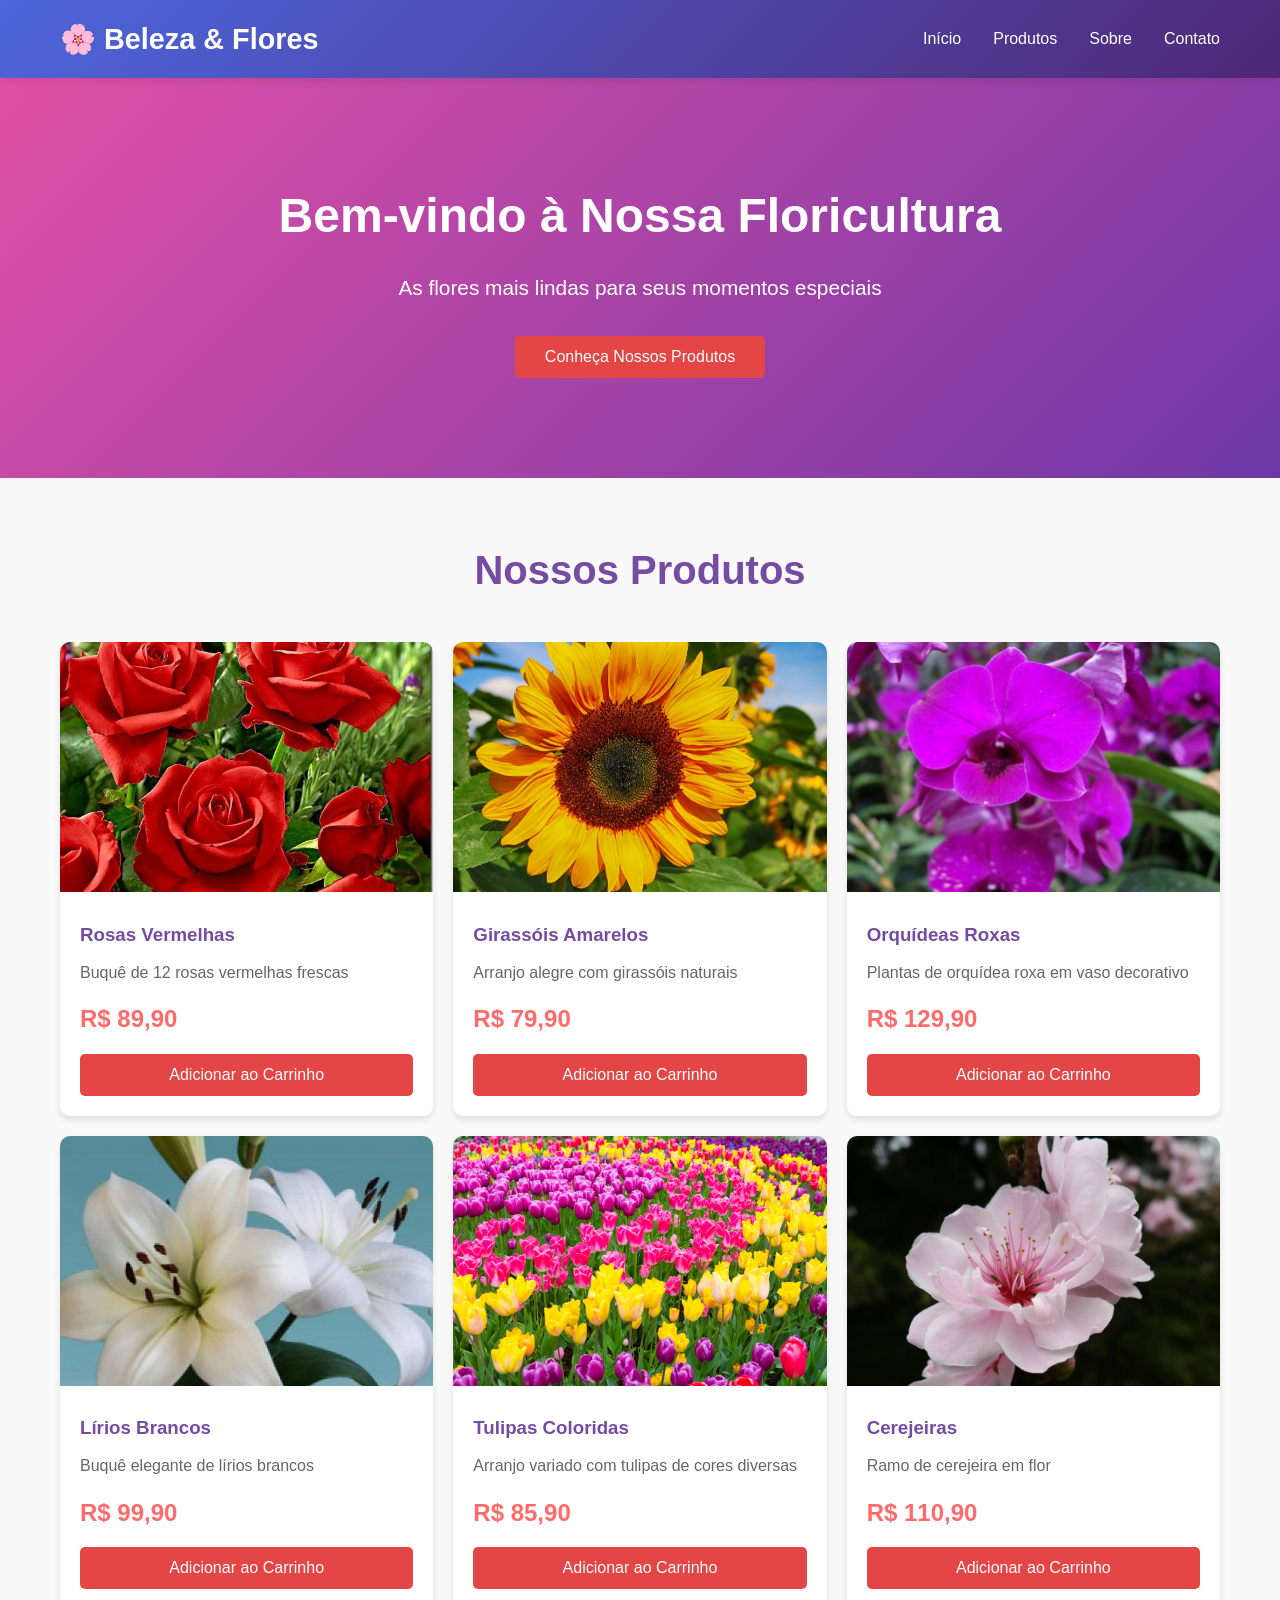
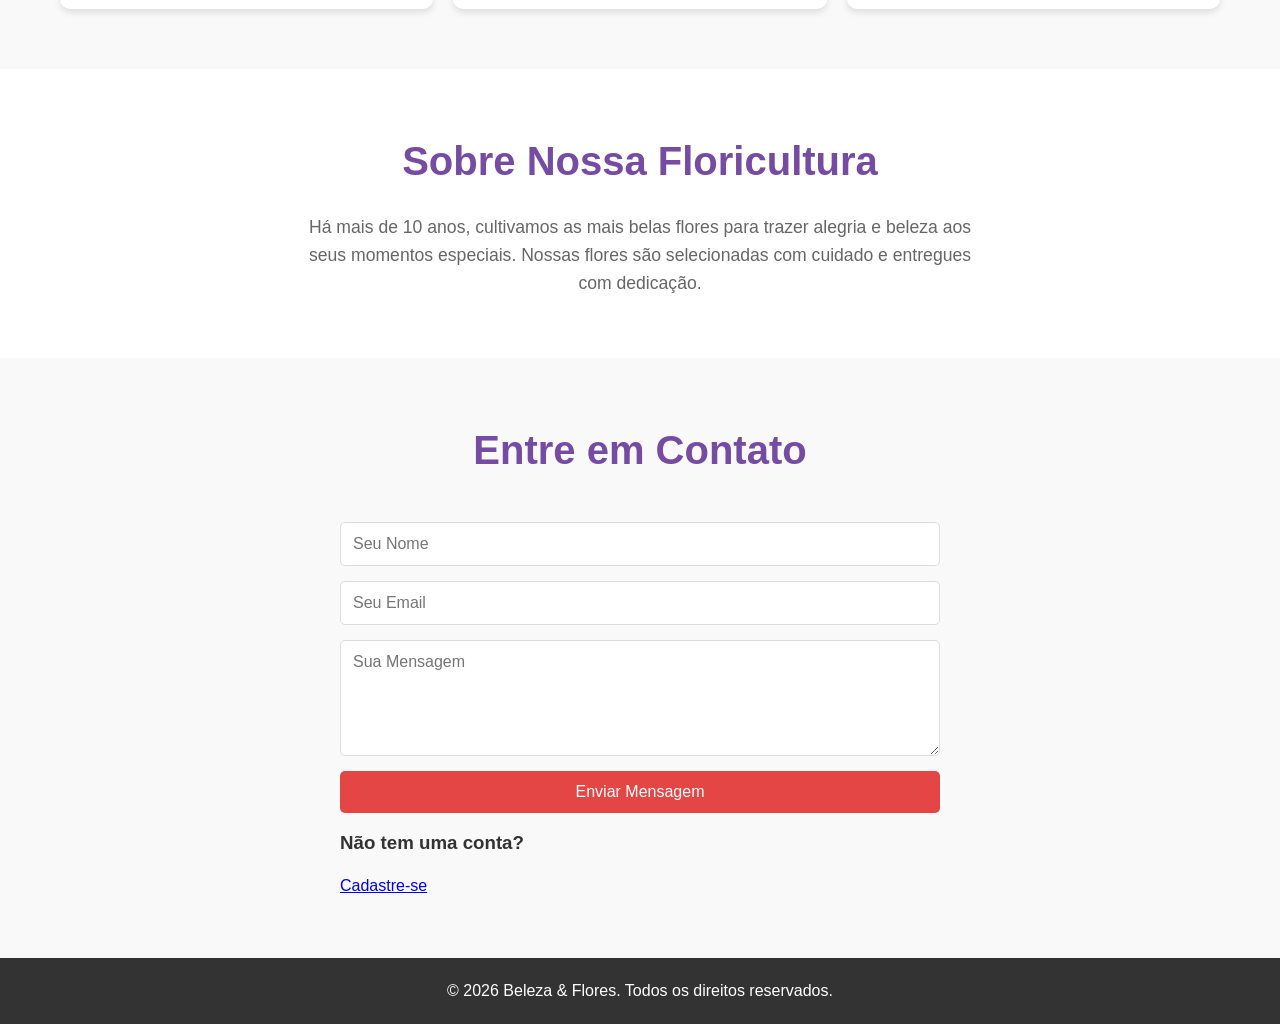
==== src/index.html @ ac836ac8 ""Atualiza produtos com imagens de flores"" ====
<!DOCTYPE html>
<html lang="pt-BR">
<head>
    <meta charset="UTF-8">
    <meta name="viewport" content="width=device-width, initial-scale=1.0">
    <title>Floricultura Beleza & Flores</title>
    <link rel="stylesheet" href="style.css">

    </style>
</head>
<body>

    <!-- Header/Navegação -->
    <header class="header">
        <div class="container">
            <div class="logo">🌸 Beleza & Flores</div>
            <nav class="nav">
                <a href="#home">Início</a>
                <a href="#products">Produtos</a>
                <a href="#about">Sobre</a>
                <a href="#contact">Contato</a>
            </nav>
        </div>
    </header>

    <!-- Banner Principal -->
    <section id="home" class="hero">
        <div class="hero-content">
            <h1>Bem-vindo à Nossa Floricultura</h1>
            <p>As flores mais lindas para seus momentos especiais</p>
            <button class="btn" onclick="scrollToProducts()">Conheça Nossos Produtos</button>
        </div>
    </section>

    <!-- Seção de Produtos -->
    <section id="products" class="products">
        <div class="container">
            <h2>Nossos Produtos</h2>
            <div class="product-grid" id="productGrid">
                <!-- Produtos serão adicionados por JavaScript -->
            </div>
        </div>
    </section>

    <!-- Seção Sobre -->
    <section id="about" class="about">
        <div class="container">
            <h2>Sobre Nossa Floricultura</h2>
            <p>Há mais de 10 anos, cultivamos as mais belas flores para trazer alegria e beleza aos seus momentos especiais. Nossas flores são selecionadas com cuidado e entregues com dedicação.</p>
        </div>
    </section>

    <!-- Seção de Contato -->
    <section id="contact" class="contact">
        <div class="container">
            <h2>Entre em Contato</h2>
            <form  class="contact-form" onsubmit="handleSubmit(event)">
                <input type="text" placeholder="Seu Nome" required>
                <input type="email" placeholder="Seu Email" required>
                <textarea placeholder="Sua Mensagem" rows="5" required></textarea>
                <button type="submit" class="btn">Enviar Mensagem</button>
                 <h3> Não tem uma conta?</h3>
                <a href="cadastro.html" onclick="switchScreen('signup')" class="text-indigo-600 font-semibold hover:underline">Cadastre-se</a>

            </form>
        </div>
    </section>

    <!-- Footer -->
    <footer class="footer">
        <p>&copy; 2026 Beleza & Flores. Todos os direitos reservados.</p>
    </footer>

    <script src="script.js"></script>
</body>
</html>
---- src/style.css ----
* {
    margin: 0;
    padding: 0;
    box-sizing: border-box;
}

body {
    font-family: 'Segoe UI', Tahoma, Geneva, Verdana, sans-serif;
    line-height: 1.6;
    color: #333;
}

.container {
    max-width: 1200px;
    margin: 0 auto;
    padding: 0 20px;
}

/* Header */
.header {
    background: linear-gradient(135deg, #4c66dc 0%, #4f2876 100%);
    color: white;
    padding: 1rem 0;
    position: sticky;
    top: 0;
    z-index: 100;
    box-shadow: 0 2px 10px rgba(0, 0, 0, 0.1);
}

.header .container {
    display: flex;
    justify-content: space-between;
    align-items: center;
}

.logo {
    font-size: 1.8rem;
    font-weight: bold;
}

.nav {
    display: flex;
    gap: 2rem;
}

.nav a {
    color: white;
    text-decoration: none;
    transition: opacity 0.3s;
}

.nav a:hover {
    opacity: 0.8;
}

/* Hero Section */
.hero {
    background: linear-gradient(135deg, #e150a7 0%, #6e37a6 100%);
    color: white;
    padding: 100px 20px;
    text-align: center;
}

.hero-content h1 {
    font-size: 3rem;
    margin-bottom: 1rem;
}

.hero-content p {
    font-size: 1.3rem;
    margin-bottom: 2rem;
}

/* Button */
.btn {
    background-color: #e44545;
    color: white;
    padding: 12px 30px;
    border: none;
    border-radius: 5px;
    font-size: 1rem;
    cursor: pointer;
    transition: background-color 0.3s;
}

.btn:hover {
    background-color: #ff5252;
}

/* Products Section */
.products {
    padding: 60px 20px;
    background-color: #f9f9f9;
}

.products h2 {
    text-align: center;
    font-size: 2.5rem;
    margin-bottom: 40px;
    color: #764ba2;
}

.product-grid {
    display: grid;
    grid-template-columns: repeat(auto-fit, minmax(280px, 1fr));
    gap: 20px;
}

.product-card {
    background: white;
    border-radius: 10px;
    overflow: hidden;
    box-shadow: 0 4px 6px rgba(0, 0, 0, 0.1);
    transition: transform 0.3s;
}

.product-card:hover {
    transform: translateY(-5px);
}

.product-image {
    width: 100%;
    height: 250px;
    object-fit: cover;
}

.product-info {
    padding: 20px;
}

.product-info h3 {
    color: #764ba2;
    margin-bottom: 10px;
}

.product-info p {
    color: #666;
    margin-bottom: 15px;
}

.price {
    font-size: 1.5rem;
    color: #ff6b6b;
    font-weight: bold;
    margin-bottom: 15px;
}

.product-card .btn {
    width: 100%;
}

/* About Section */
.about {
    padding: 60px 20px;
    text-align: center;
}

.about h2 {
    font-size: 2.5rem;
    margin-bottom: 20px;
    color: #764ba2;
}

.about p {
    font-size: 1.1rem;
    color: #666;
    max-width: 700px;
    margin: 0 auto;
}

/* Contact Section */
.contact {
    padding: 60px 20px;
    background-color: #f9f9f9;
}

.contact h2 {
    text-align: center;
    font-size: 2.5rem;
    margin-bottom: 40px;
    color: #764ba2;
}

.contact-form {
    max-width: 600px;
    margin: 0 auto;
    display: flex;
    flex-direction: column;
    gap: 15px;
}
.contact-login{
    max-width: 500px;
    margin: 0 auto;
    font-display: flex;
}

.contact-form input,
.contact-form textarea {
    padding: 12px;
    border: 1px solid #ddd;
    border-radius: 5px;
    font-family: inherit;
    font-size: 1rem;
}

.contact-form textarea {
    resize: vertical;
}

.contact-form button {
    width: 100%;
}

/* Footer */
.footer {
    background-color: #333;
    color: white;
    text-align: center;
    padding: 20px;
}

/* Responsive */
@media (max-width: 768px) {
    .nav {
        gap: 1rem;
    }

    .hero-content h1 {
        font-size: 2rem;
    }

    .products h2 {
        font-size: 2rem;
    }
}
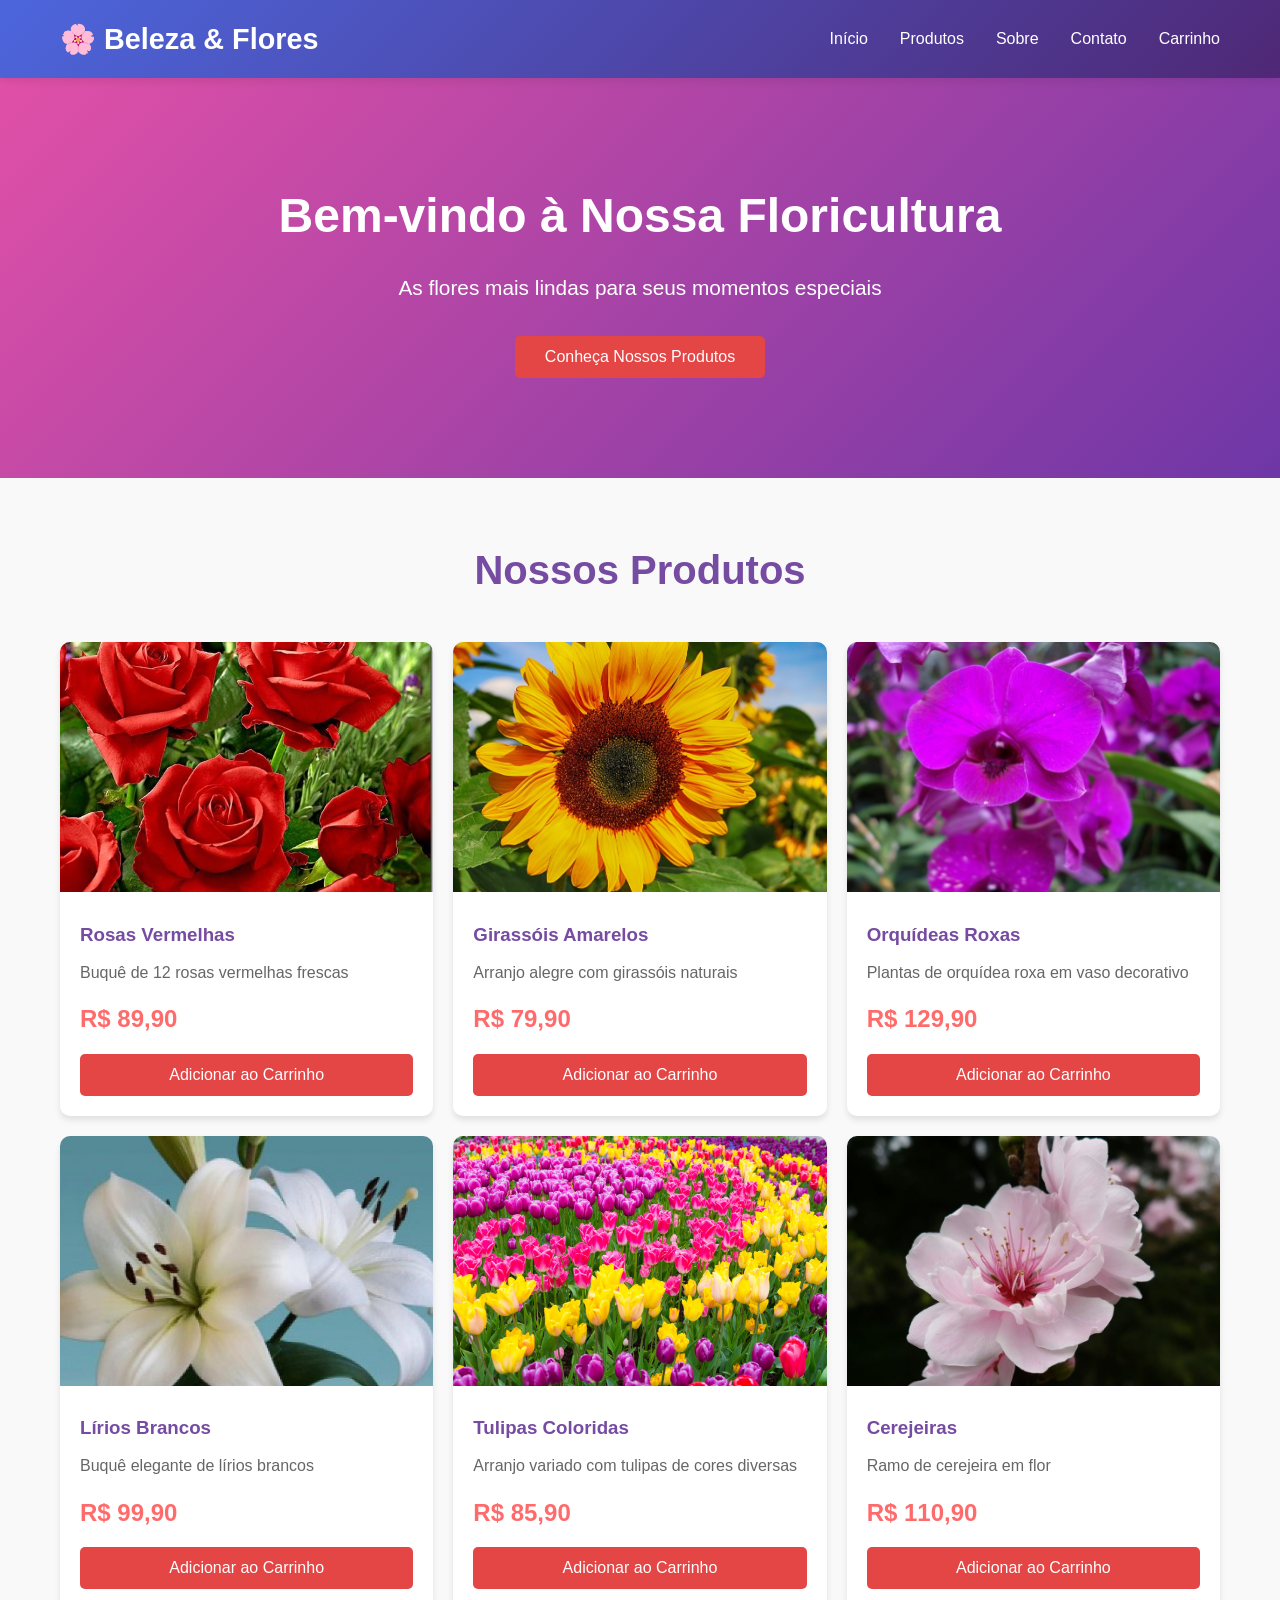
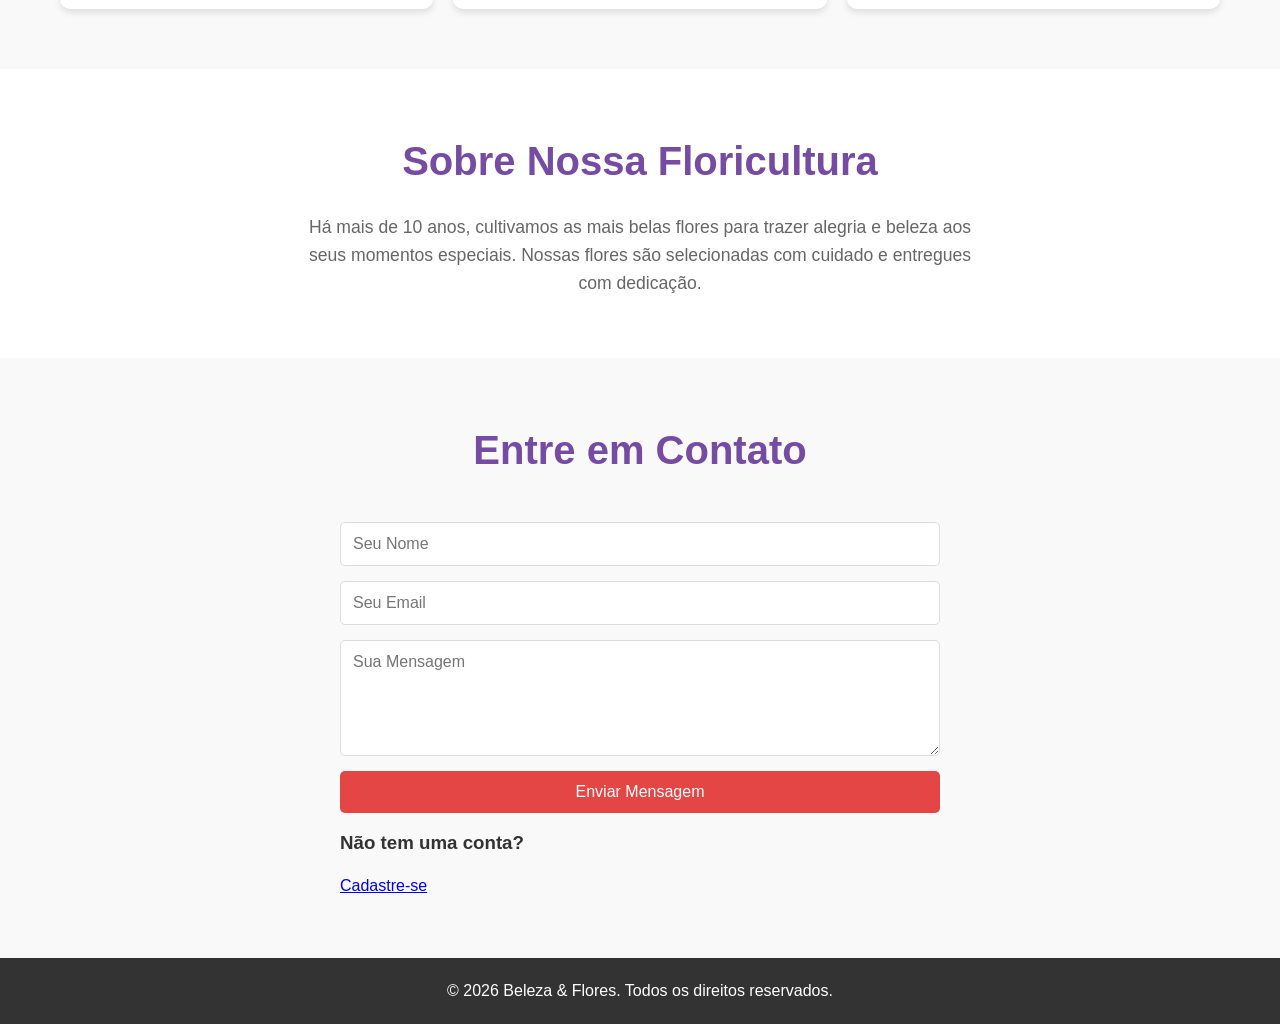
==== commit f01fcfe3: "Add 'Carrinho' link to navigation" ====
--- a/src/index.html
+++ b/src/index.html
@@ -19,6 +19,7 @@
                 <a href="#products">Produtos</a>
                 <a href="#about">Sobre</a>
                 <a href="#contact">Contato</a>
+                <a href="#carrinho">Carrinho</a>
             </nav>
         </div>
     </header>
@@ -73,4 +74,4 @@
 
     <script src="script.js"></script>
 </body>
-</html>+</html>
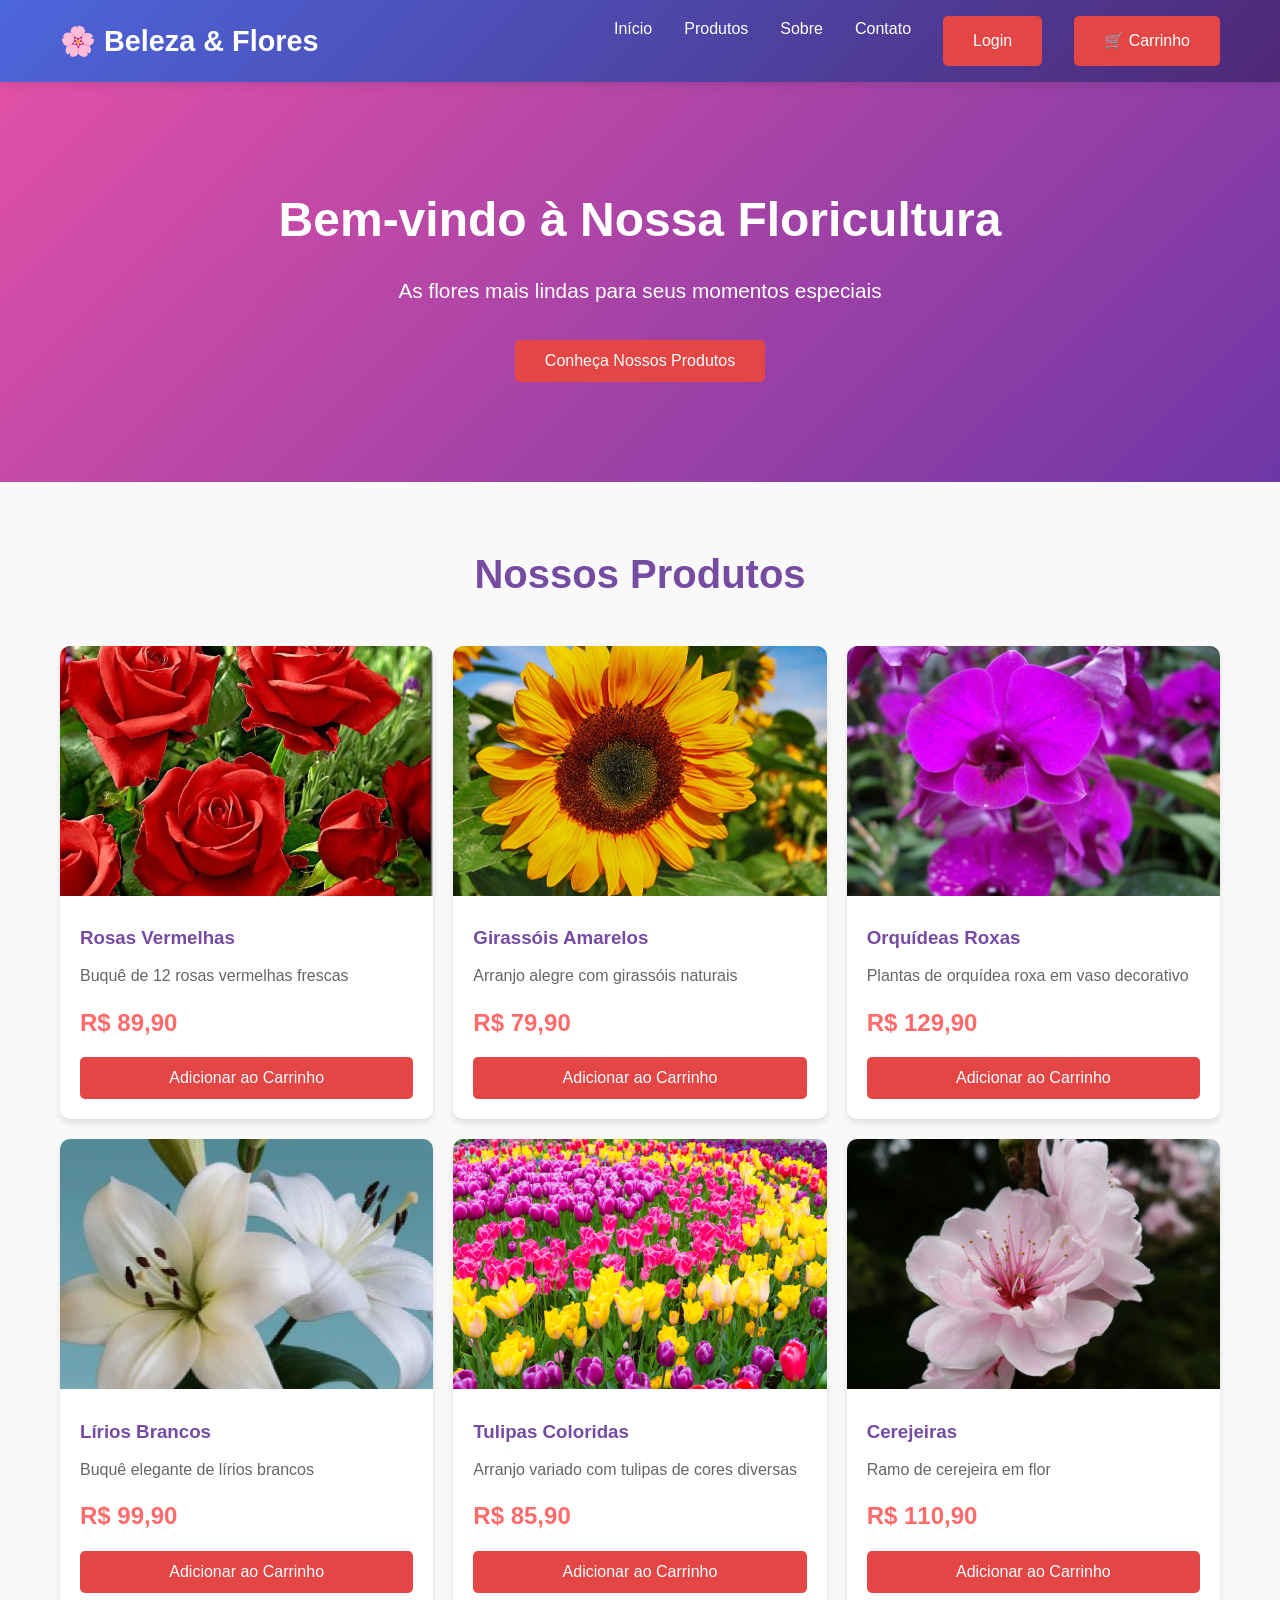
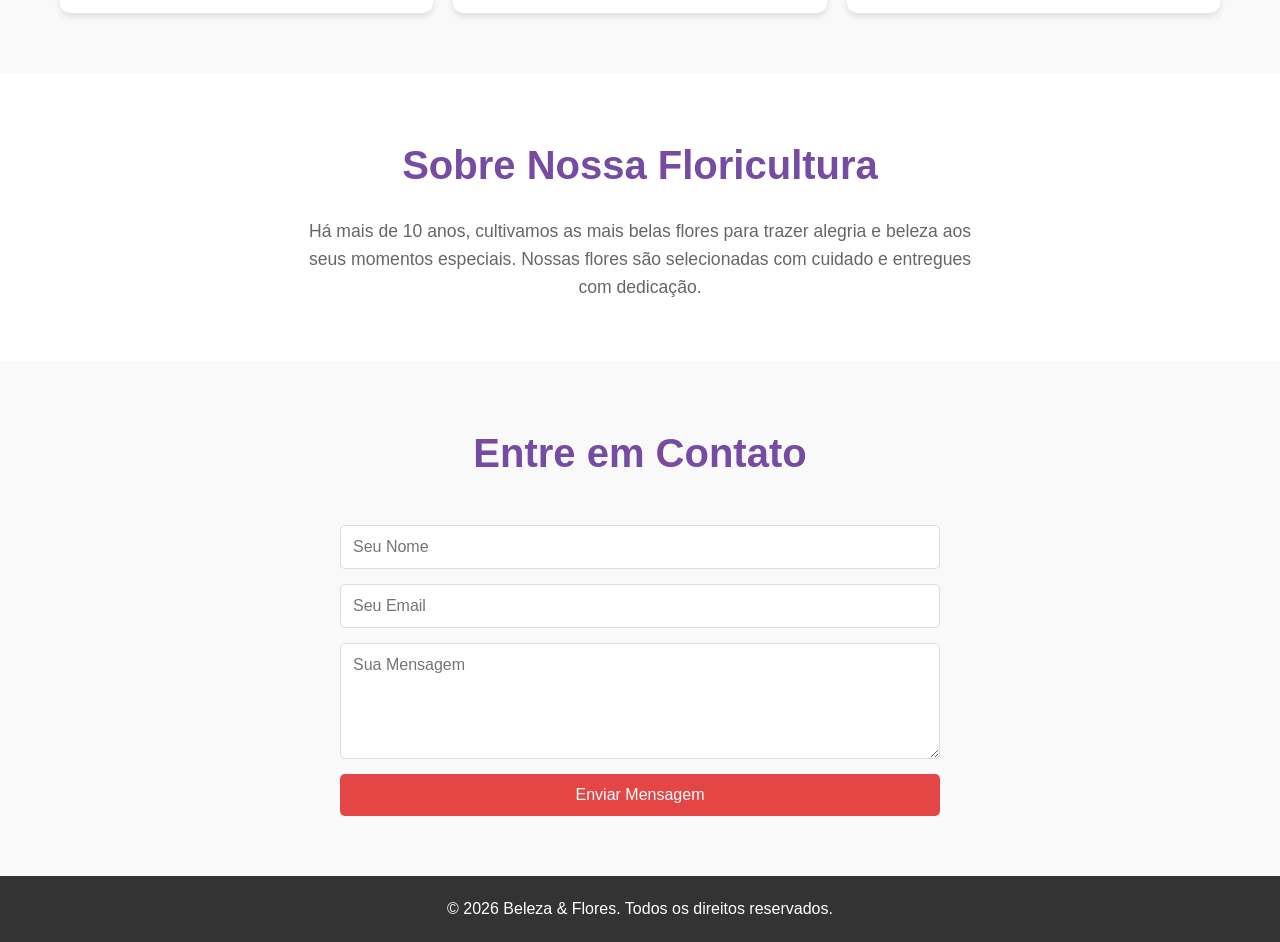
==== commit e20d823c: "atualizado" ====
--- a/src/index.html
+++ b/src/index.html
@@ -5,8 +5,6 @@
     <meta name="viewport" content="width=device-width, initial-scale=1.0">
     <title>Floricultura Beleza & Flores</title>
     <link rel="stylesheet" href="style.css">
-
-    </style>
 </head>
 <body>
 
@@ -19,7 +17,8 @@
                 <a href="#products">Produtos</a>
                 <a href="#about">Sobre</a>
                 <a href="#contact">Contato</a>
-                <a href="#carrinho">Carrinho</a>
+                <a href="login.html" class="btn">Login</a>
+                <a href="carrinho.html" class="btn">🛒 Carrinho</a>
             </nav>
         </div>
     </header>
@@ -37,7 +36,7 @@
     <section id="products" class="products">
         <div class="container">
             <h2>Nossos Produtos</h2>
-            <div class="product-grid" id="productGrid">
+            <div class="product-grid" id="product-grid">
                 <!-- Produtos serão adicionados por JavaScript -->
             </div>
         </div>
@@ -56,12 +55,10 @@
         <div class="container">
             <h2>Entre em Contato</h2>
             <form  class="contact-form" onsubmit="handleSubmit(event)">
-                <input type="text" placeholder="Seu Nome" required>
-                <input type="email" placeholder="Seu Email" required>
-                <textarea placeholder="Sua Mensagem" rows="5" required></textarea>
+                <input type="text" name="nome" placeholder="Seu Nome" required>
+                <input type="email" name="email" placeholder="Seu Email" required>
+                <textarea name="mensagem" placeholder="Sua Mensagem" rows="5" required></textarea>
                 <button type="submit" class="btn">Enviar Mensagem</button>
-                 <h3> Não tem uma conta?</h3>
-                <a href="cadastro.html" onclick="switchScreen('signup')" class="text-indigo-600 font-semibold hover:underline">Cadastre-se</a>
 
             </form>
         </div>
@@ -74,4 +71,4 @@
 
     <script src="script.js"></script>
 </body>
-</html>
+</html>
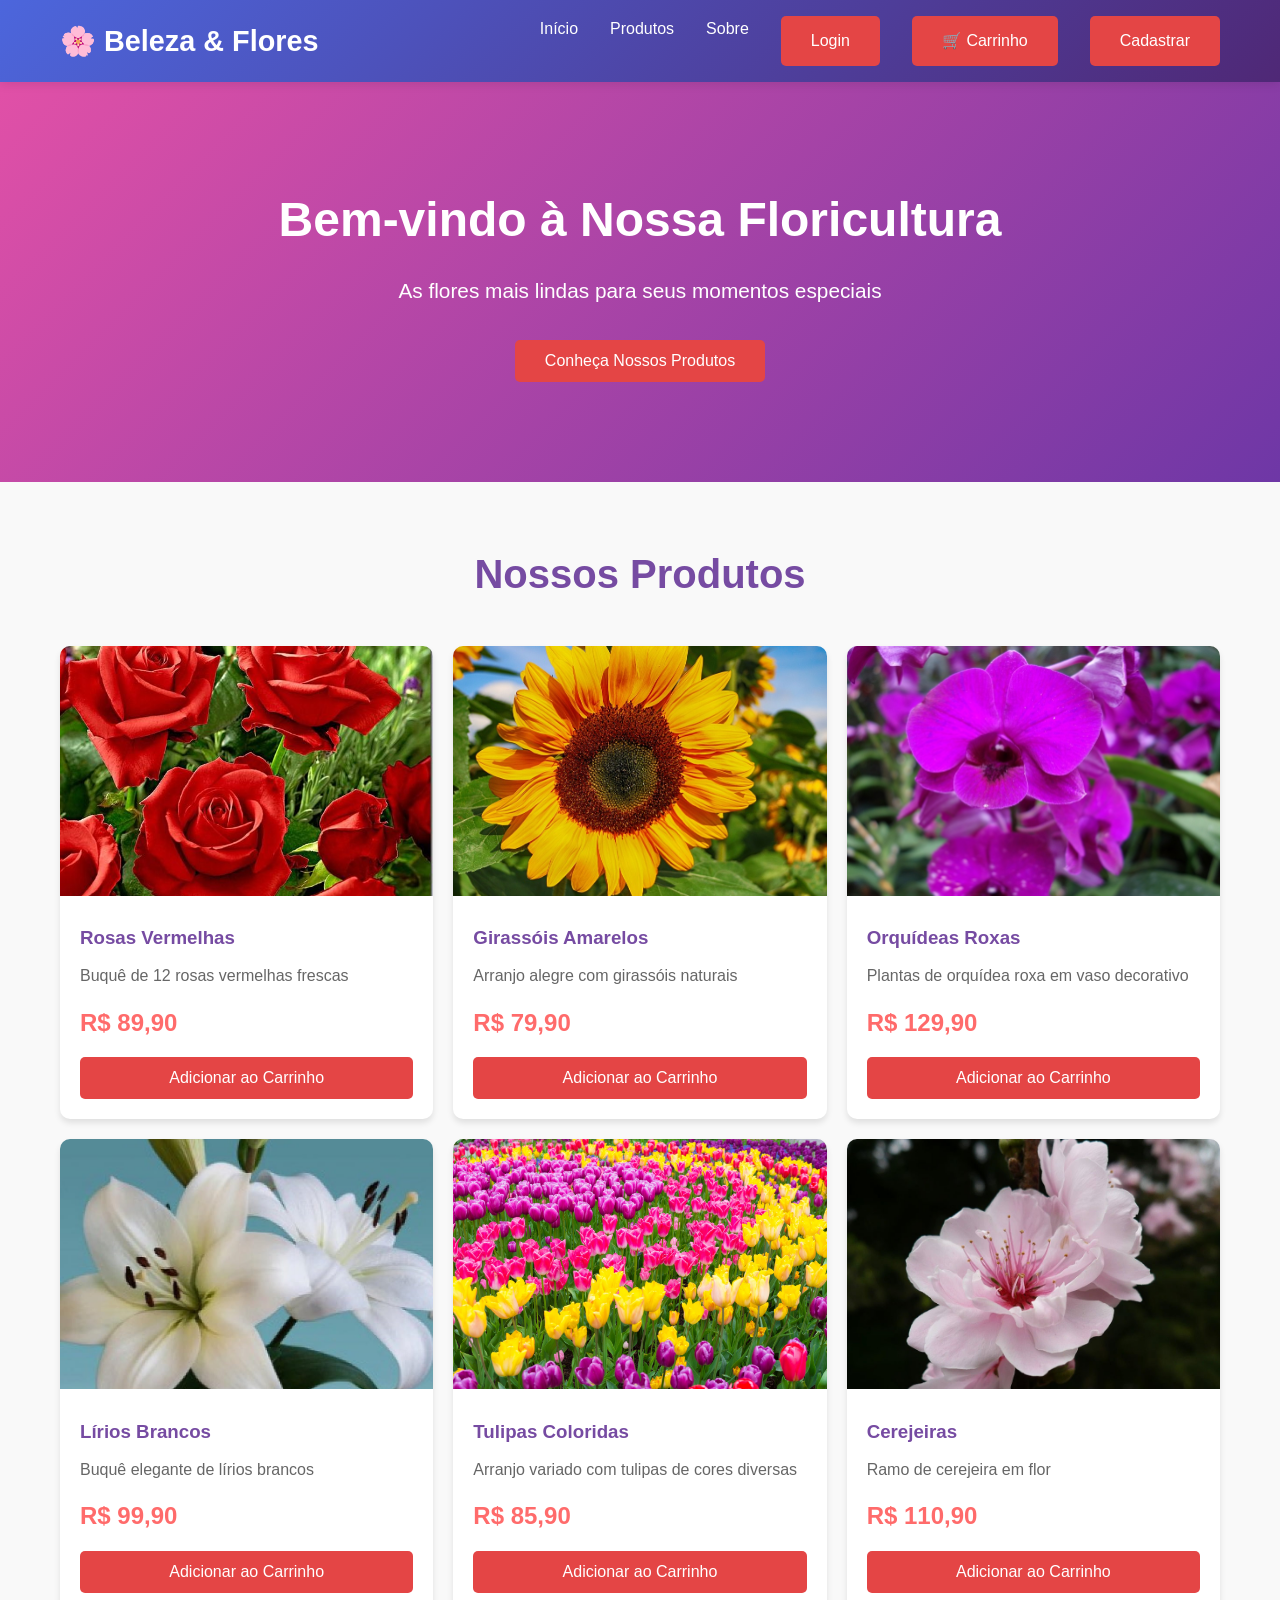
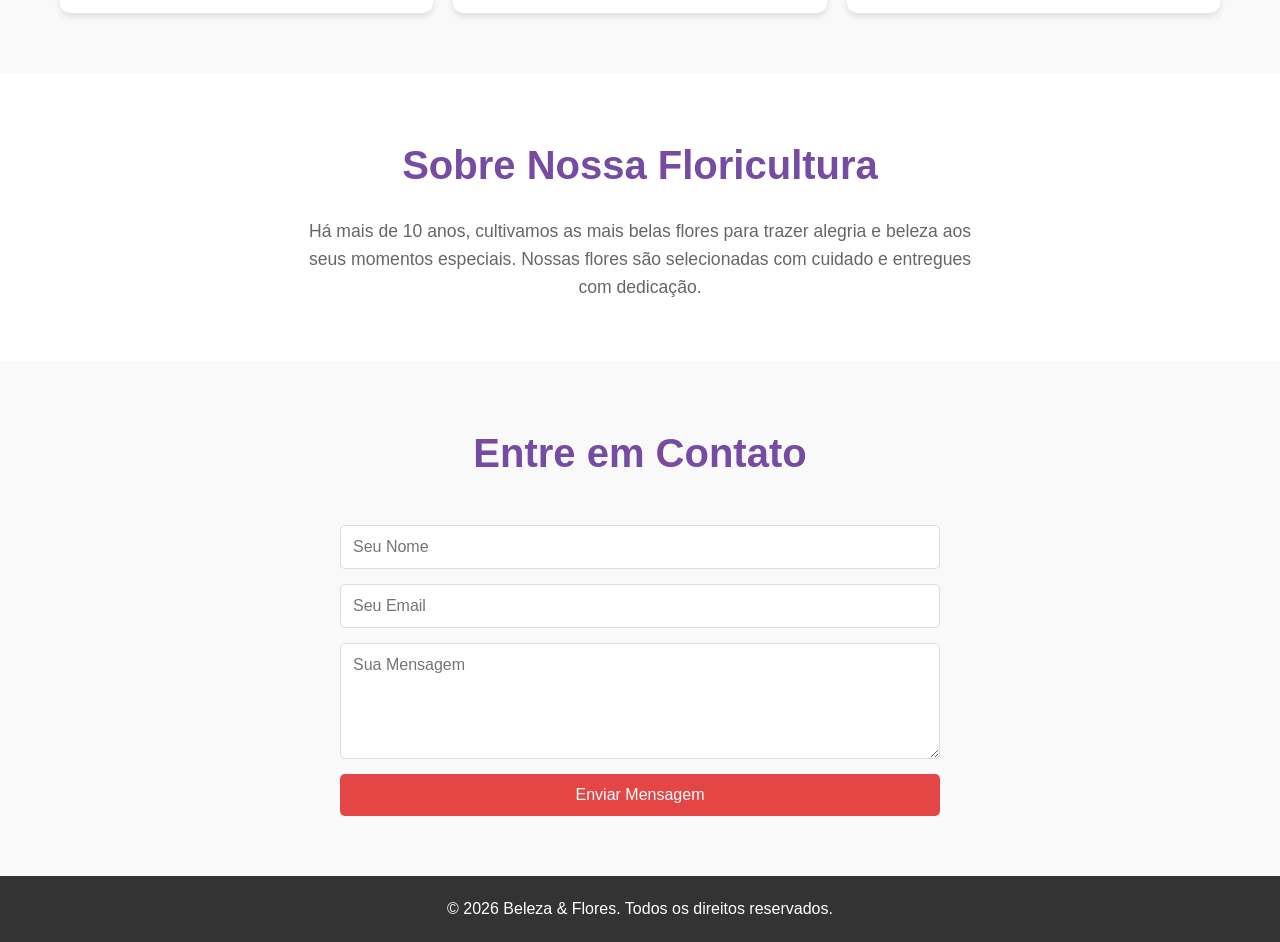
==== commit 77fa9432: "atualizado" ====
--- a/src/index.html
+++ b/src/index.html
@@ -16,9 +16,9 @@
                 <a href="#home">Início</a>
                 <a href="#products">Produtos</a>
                 <a href="#about">Sobre</a>
-                <a href="#contact">Contato</a>
                 <a href="login.html" class="btn">Login</a>
                 <a href="carrinho.html" class="btn">🛒 Carrinho</a>
+                <a href="cadastro.html" class="btn">Cadastrar</a>
             </nav>
         </div>
     </header>
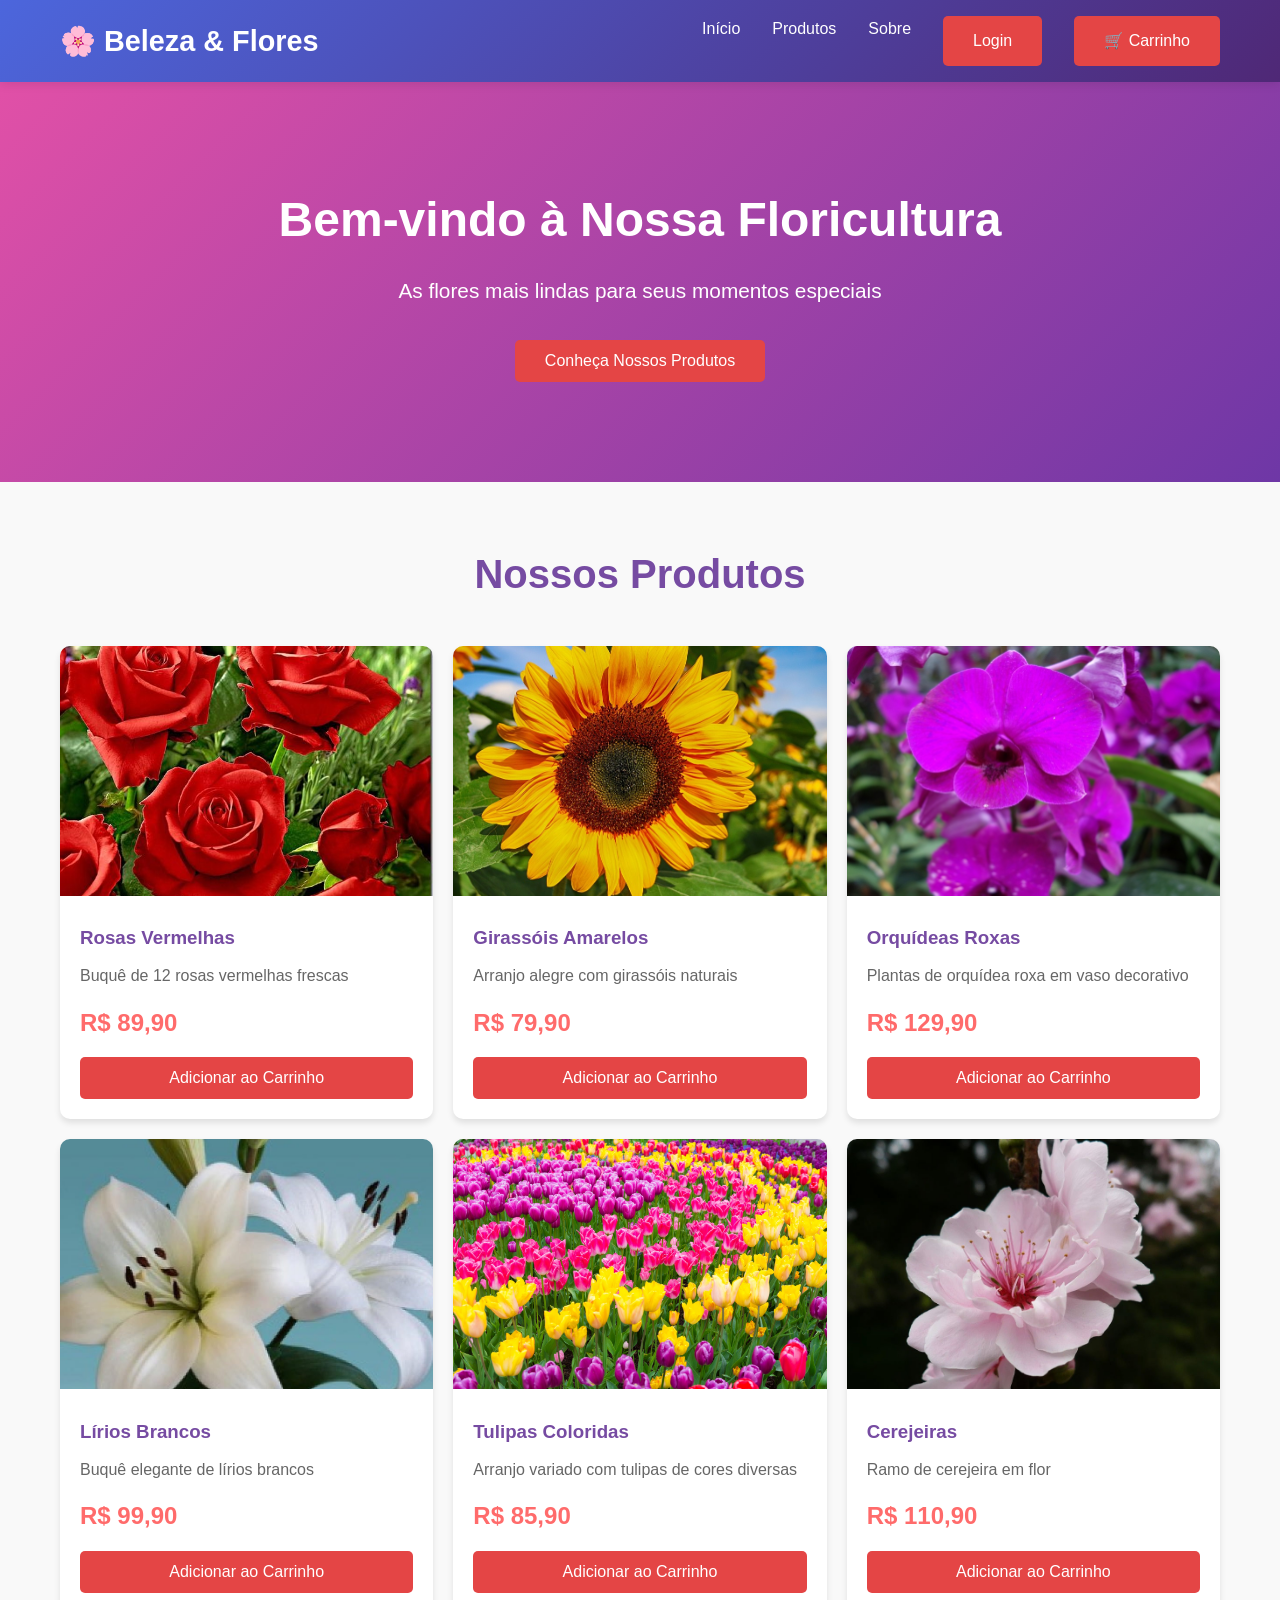
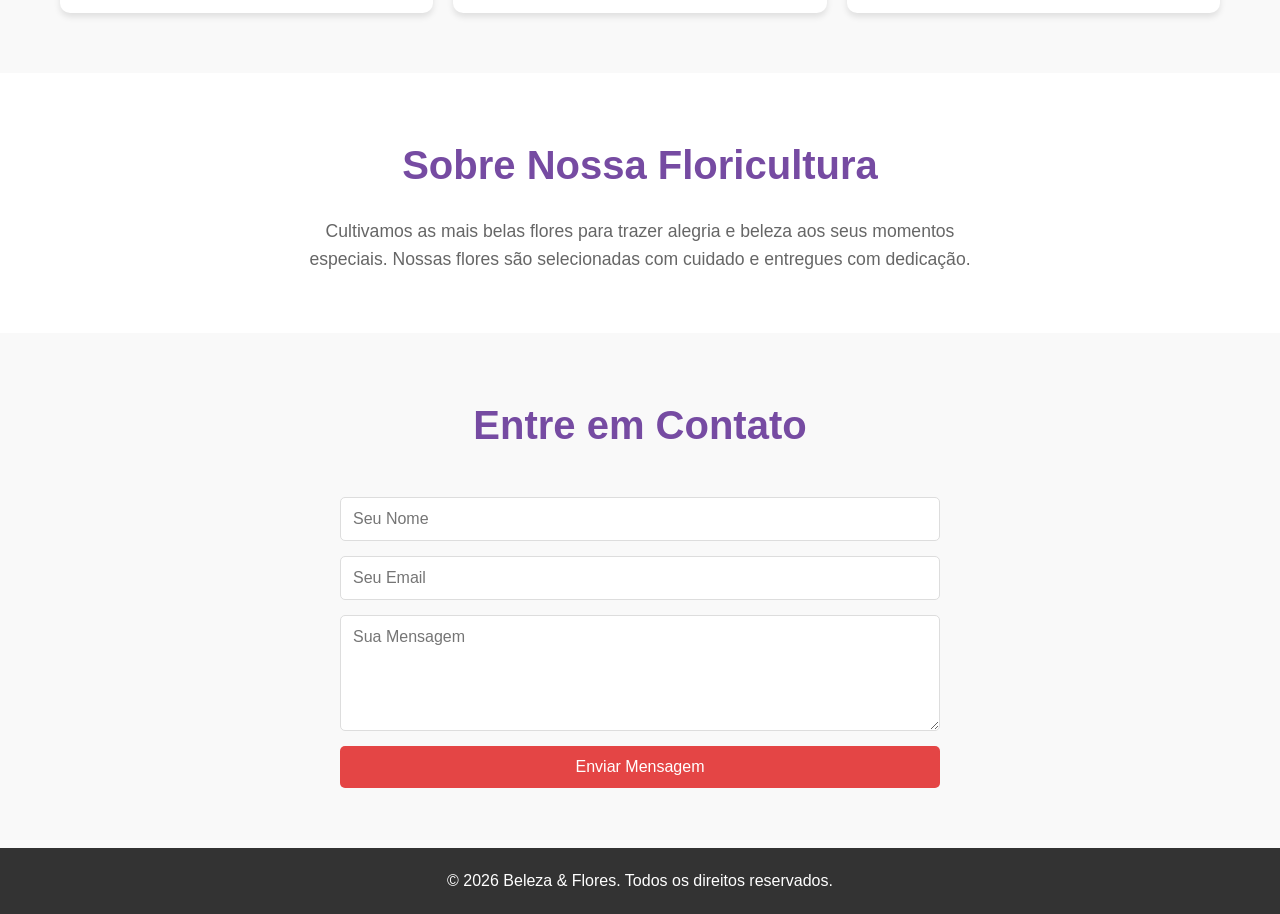
==== commit ecd1411e: "atualizado" ====
--- a/src/index.html
+++ b/src/index.html
@@ -18,7 +18,6 @@
                 <a href="#about">Sobre</a>
                 <a href="login.html" class="btn">Login</a>
                 <a href="carrinho.html" class="btn">🛒 Carrinho</a>
-                <a href="cadastro.html" class="btn">Cadastrar</a>
             </nav>
         </div>
     </header>
@@ -46,7 +45,7 @@
     <section id="about" class="about">
         <div class="container">
             <h2>Sobre Nossa Floricultura</h2>
-            <p>Há mais de 10 anos, cultivamos as mais belas flores para trazer alegria e beleza aos seus momentos especiais. Nossas flores são selecionadas com cuidado e entregues com dedicação.</p>
+            <p>Cultivamos as mais belas flores para trazer alegria e beleza aos seus momentos especiais. Nossas flores são selecionadas com cuidado e entregues com dedicação.</p>
         </div>
     </section>
 
@@ -71,4 +70,4 @@
 
     <script src="script.js"></script>
 </body>
-</html>+</html>
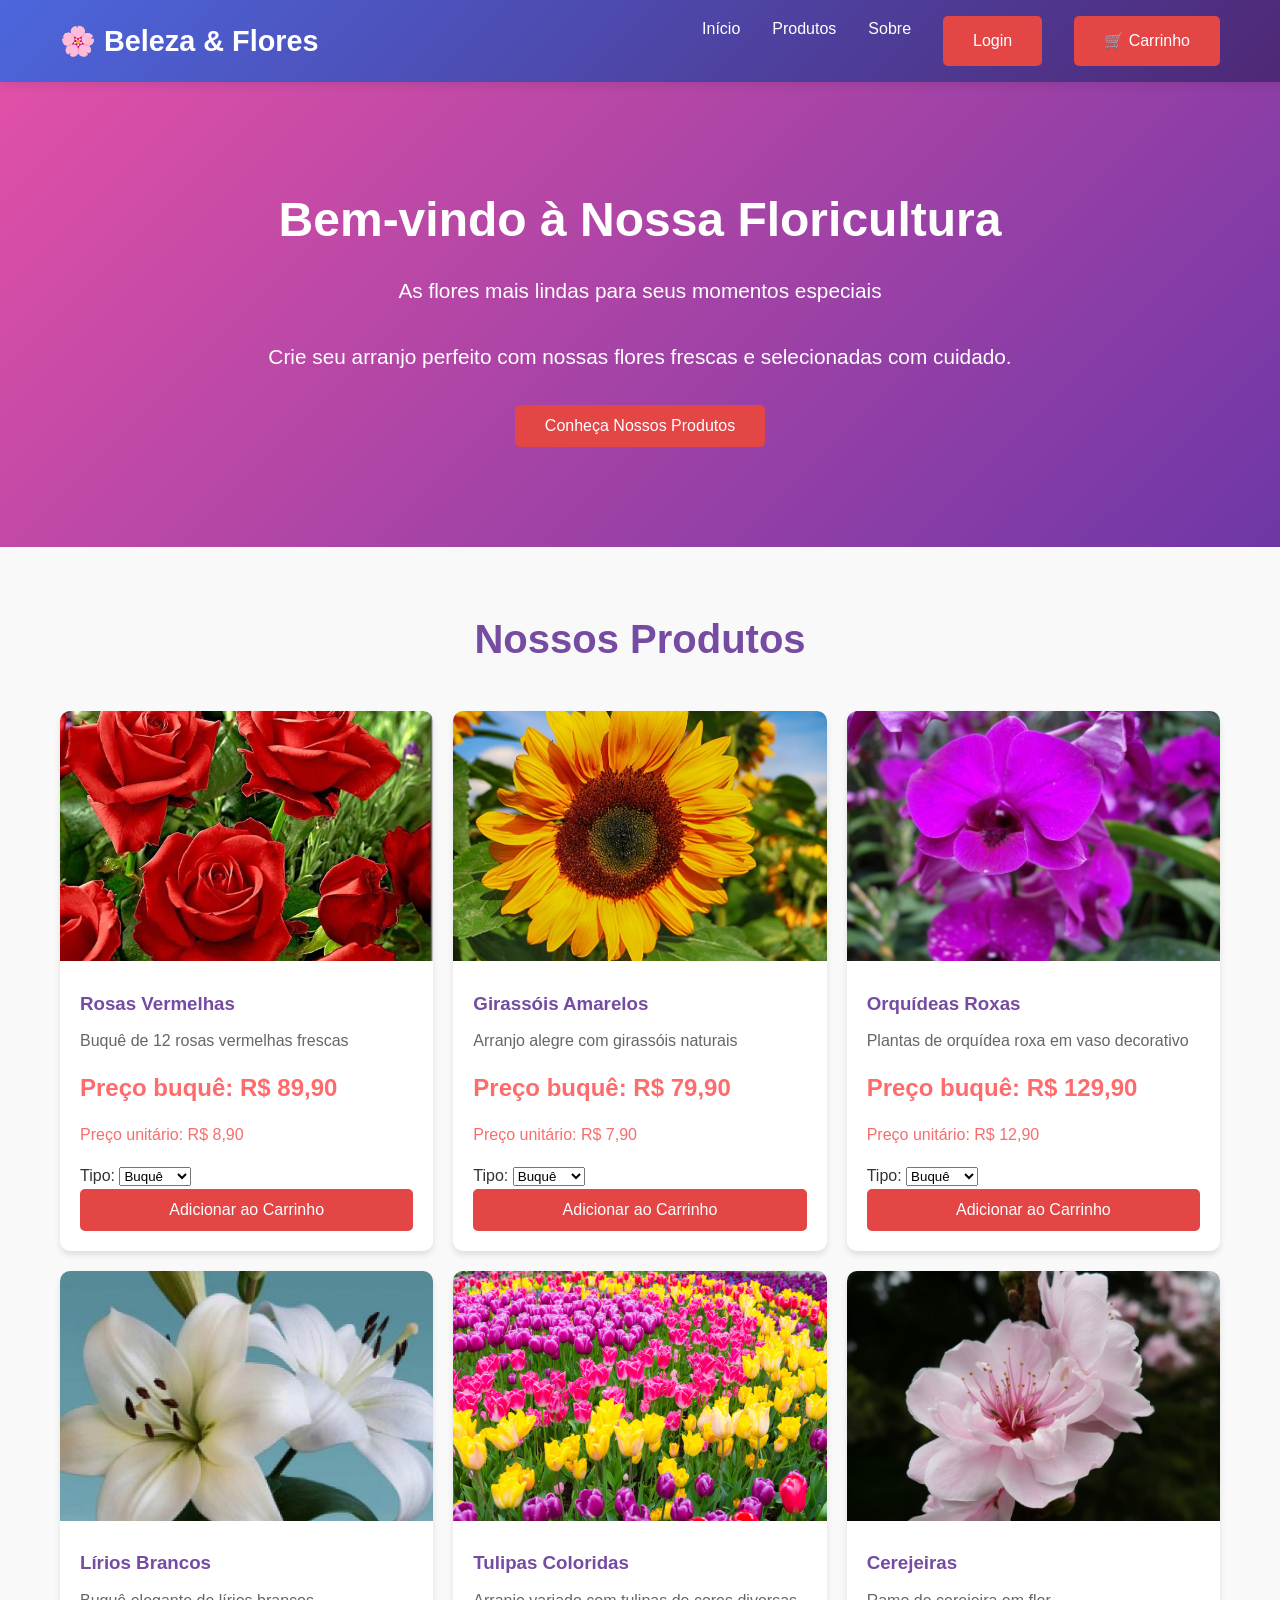
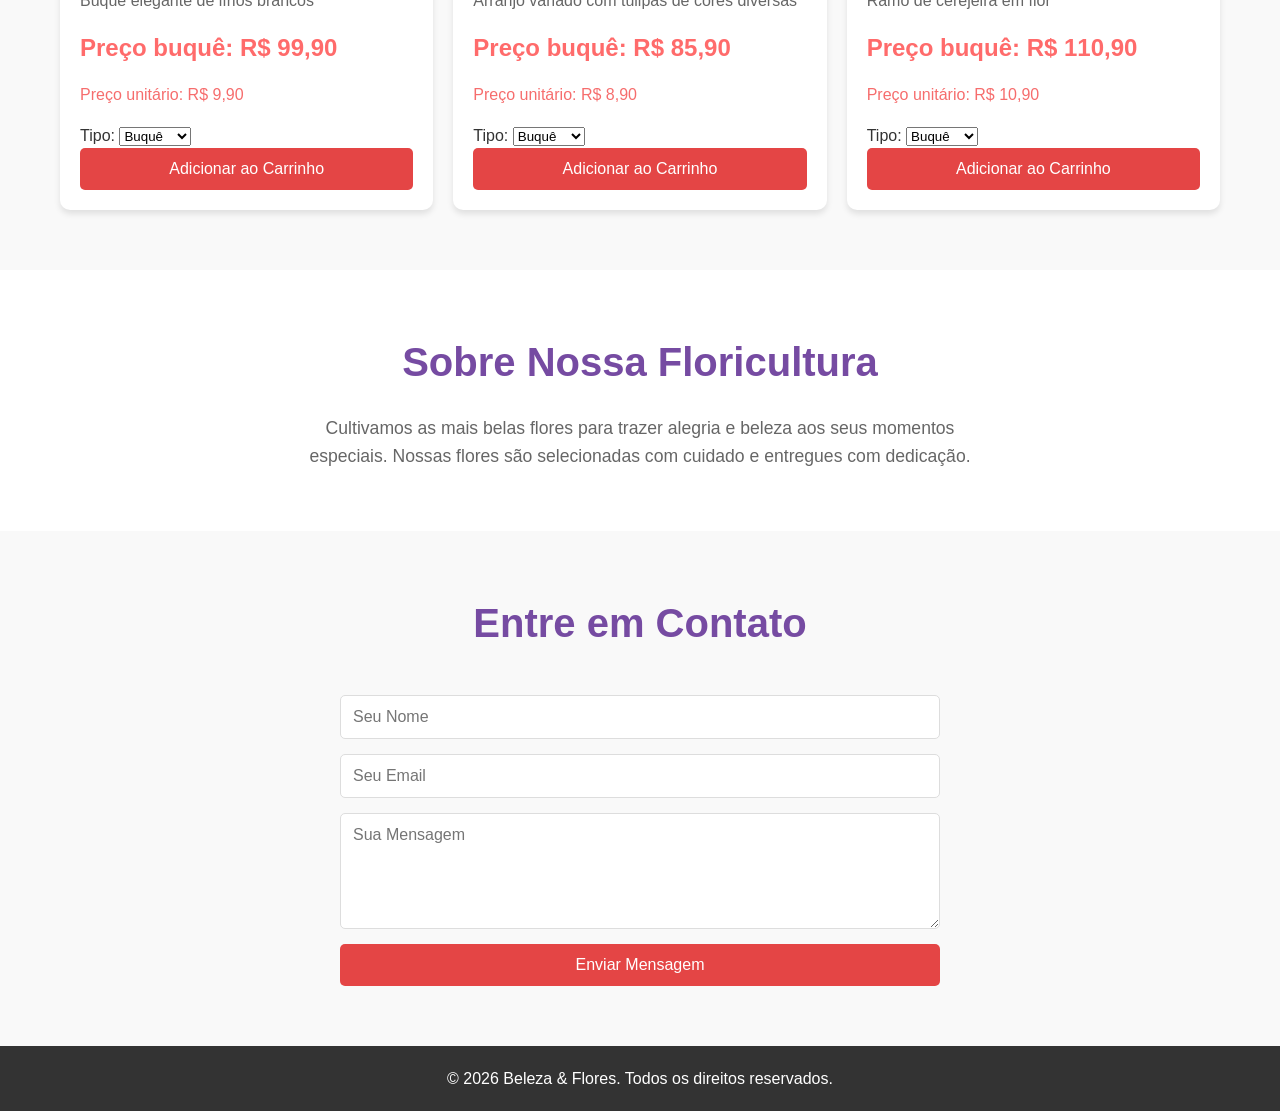
==== commit 8ff20915: "atualizados" ====
--- a/src/index.html
+++ b/src/index.html
@@ -27,6 +27,7 @@
         <div class="hero-content">
             <h1>Bem-vindo à Nossa Floricultura</h1>
             <p>As flores mais lindas para seus momentos especiais</p>
+            <p>Crie seu arranjo perfeito com nossas flores frescas e selecionadas com cuidado.</p>
             <button class="btn" onclick="scrollToProducts()">Conheça Nossos Produtos</button>
         </div>
     </section>
--- a/src/style.css
+++ b/src/style.css
@@ -144,7 +144,11 @@
     font-weight: bold;
     margin-bottom: 15px;
 }
-
+.price-unitary {
+    font-size: 1rem;
+    color: #f66d6d;
+    margin-bottom: 15px;
+}
 .product-card .btn {
     width: 100%;
 }
